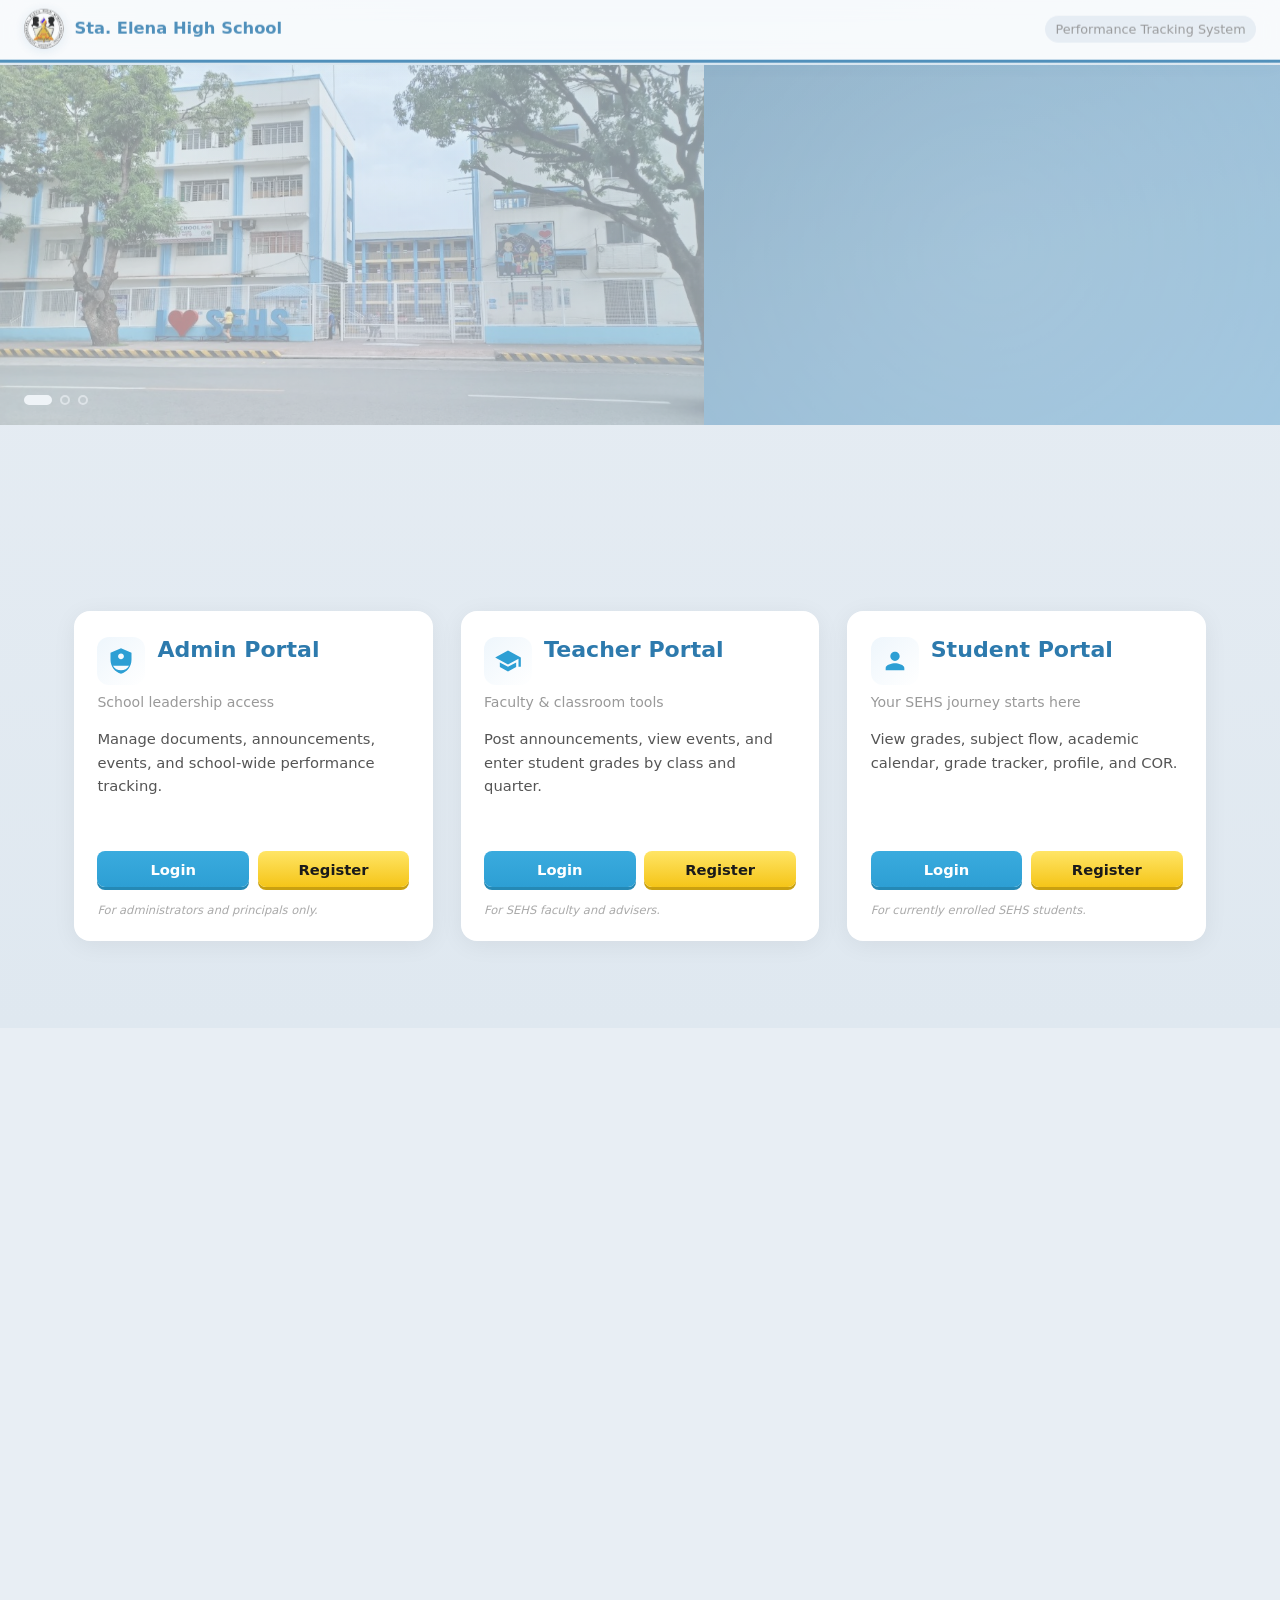
==== index.html @ 0004c0b2 "Add files via upload" ====
<!DOCTYPE html>
<html lang="en">
<head>
  <meta charset="UTF-8" />
  <meta name="viewport" content="width=device-width, initial-scale=1.0" />
  <meta http-equiv="refresh" content="0;url=login.html" />
  <title>Sta. Elena High School — SPTMS</title>
  <link rel="icon" href="assets/sehs-logo.png" type="image/png" />
  <link rel="apple-touch-icon" href="assets/sehs-logo.png" />
</head>
<body>
  <p>Redirecting to <a href="login.html">login</a>…</p>
</body>
</html>
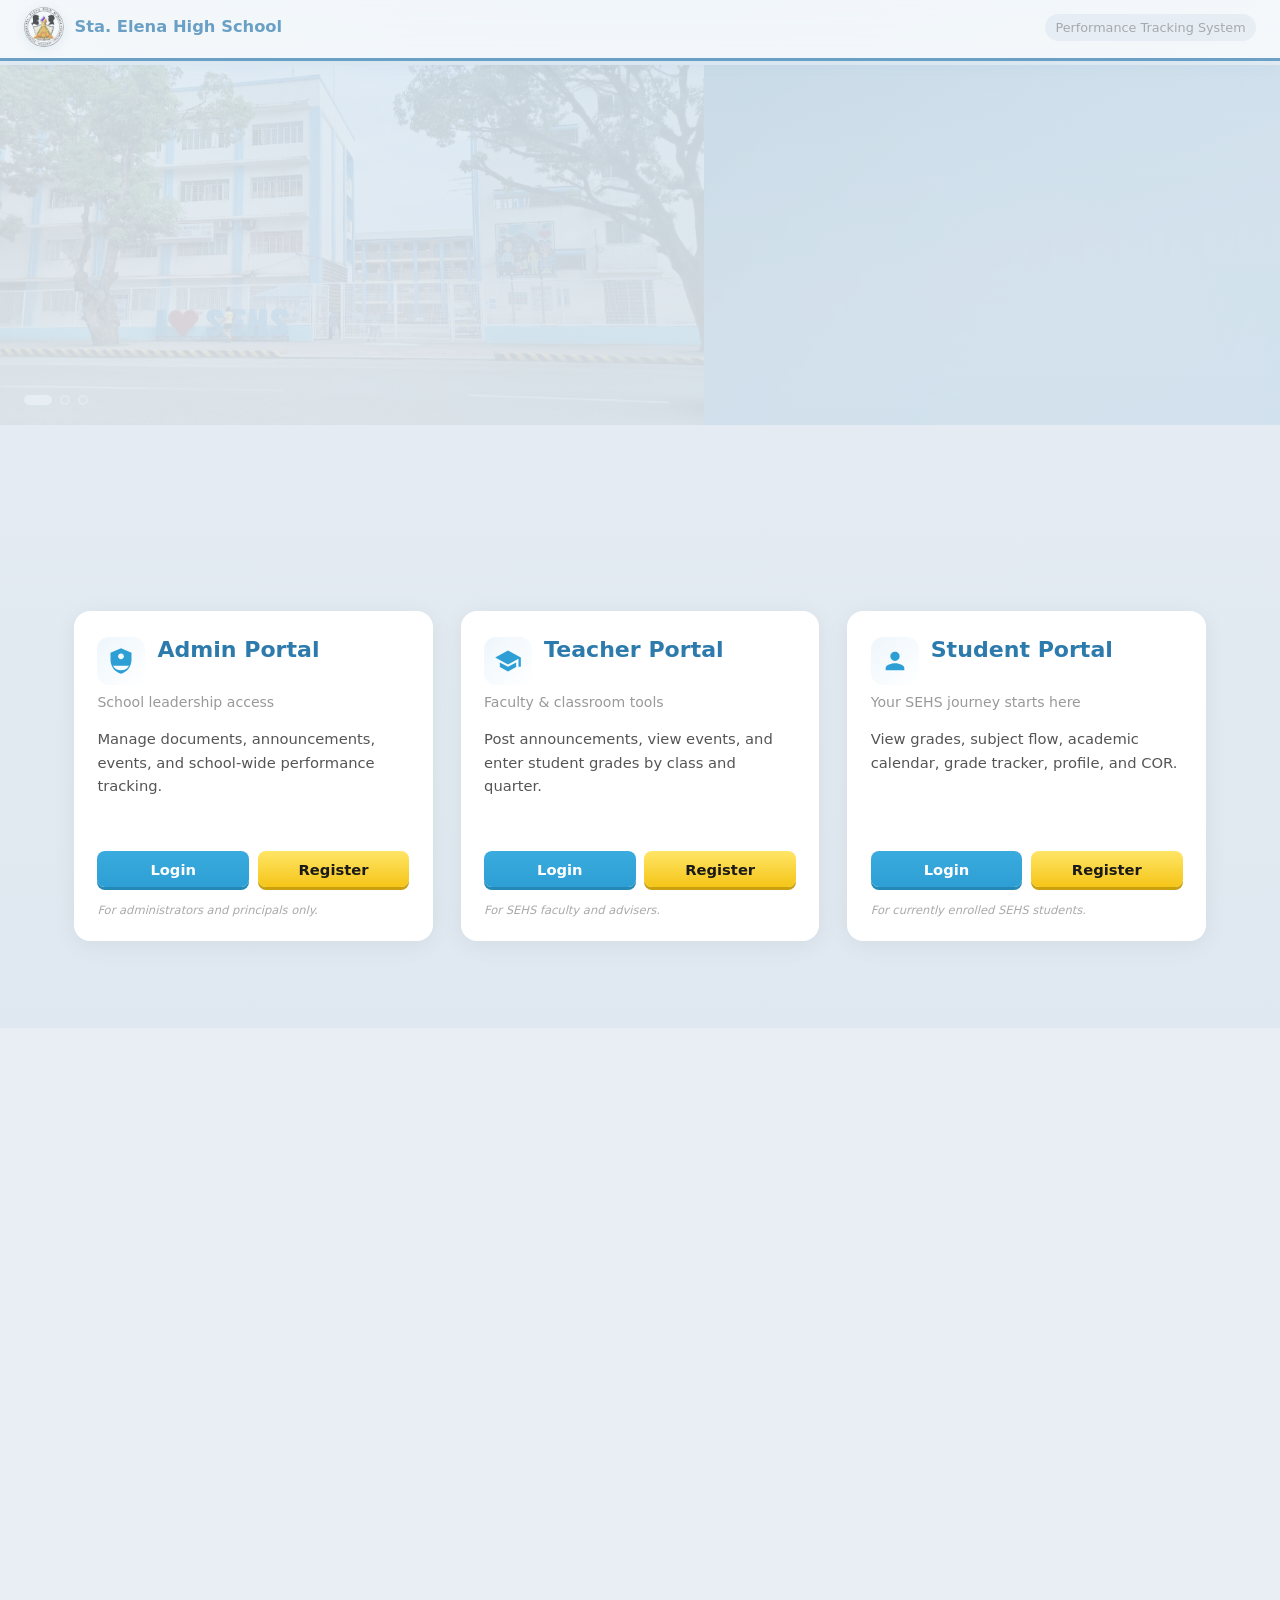
==== commit 417c5c2e: "Add files via upload" ====
--- a/index.html
+++ b/index.html
@@ -3,6 +3,7 @@
 <head>
   <meta charset="UTF-8" />
   <meta name="viewport" content="width=device-width, initial-scale=1.0" />
+  <meta name="google-site-verification" content="JPmWdLTL6M6nL5b1fLaUFWmOt1SmjKne8CDorYiidQo" />
   <meta http-equiv="refresh" content="0;url=login.html" />
   <title>Sta. Elena High School — SPTMS</title>
   <link rel="icon" href="assets/sehs-logo.png" type="image/png" />
